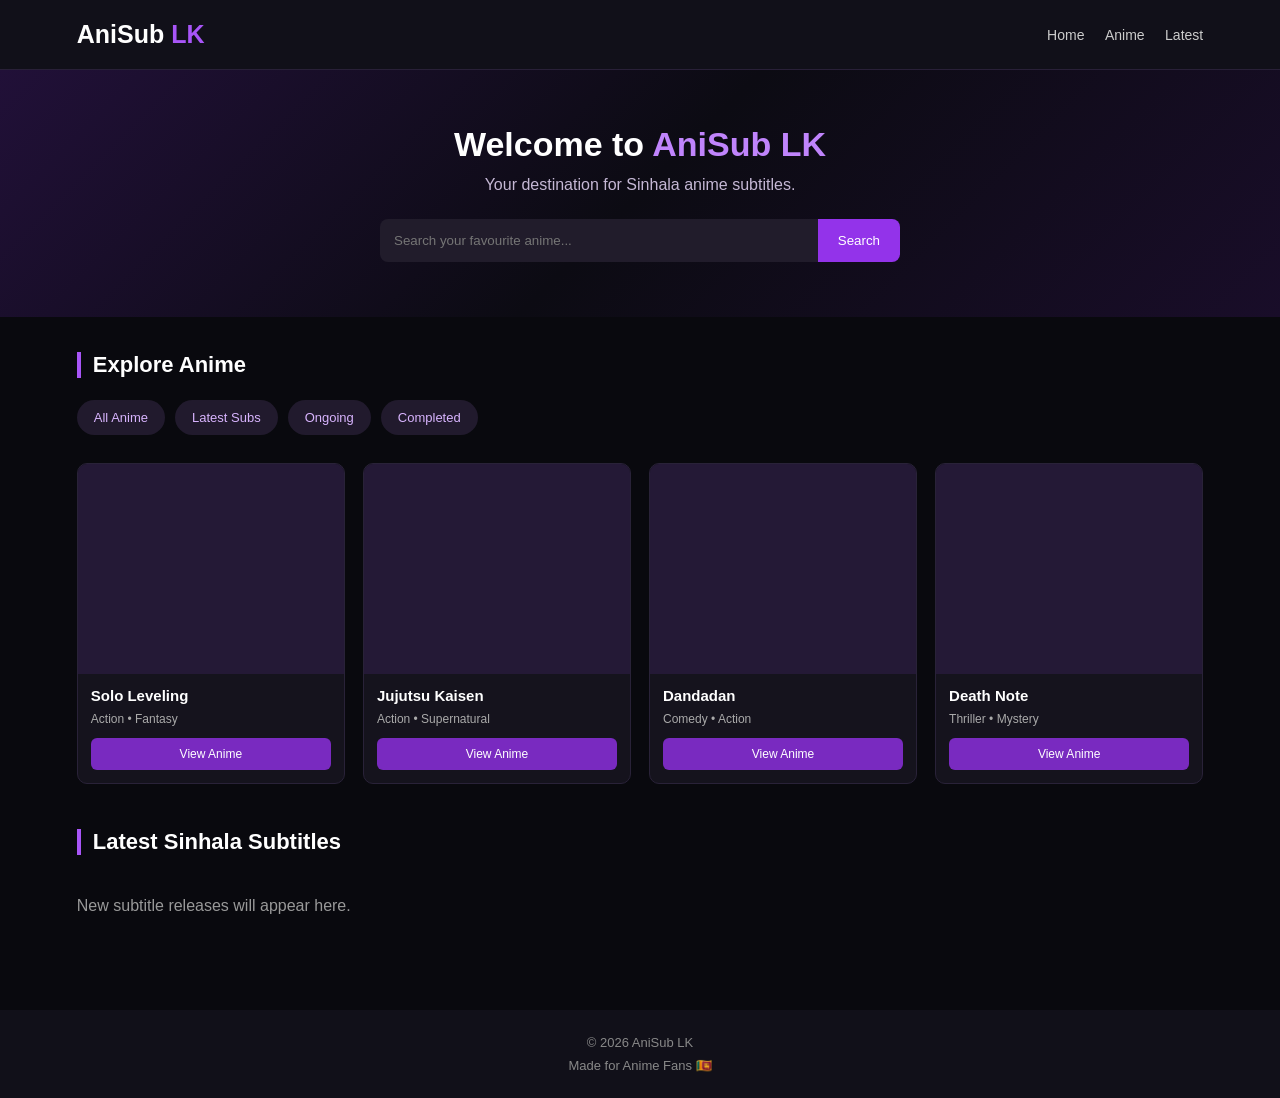
==== index.html @ a2dfb15f "Create index.html" ====
<!DOCTYPE html>
<html lang="en">
<head>
<meta charset="UTF-8">
<meta name="viewport" content="width=device-width, initial-scale=1.0">

<title>AniSub LK | Sinhala Anime Subtitles</title>

<style>
* {
  margin: 0;
  padding: 0;
  box-sizing: border-box;
}

body {
  background: #09090e;
  color: #fff;
  font-family: Arial, sans-serif;
}

header {
  background: #111019;
  padding: 20px 6%;
  display: flex;
  justify-content: space-between;
  align-items: center;
  border-bottom: 1px solid #292038;
}

.logo {
  font-size: 25px;
  font-weight: bold;
}

.logo span {
  color: #a855f7;
}

nav a {
  color: #ccc;
  text-decoration: none;
  margin-left: 16px;
  font-size: 14px;
}

nav a:hover {
  color: #c084fc;
}

.hero {
  padding: 55px 6%;
  text-align: center;
  background: linear-gradient(135deg,#211038,#0c0b13,#190d29);
}

.hero h1 {
  font-size: 34px;
  margin-bottom: 12px;
}

.hero h1 span {
  color: #c084fc;
}

.hero p {
  color: #c5b8d5;
  margin-bottom: 25px;
}

.search {
  max-width: 520px;
  margin: auto;
  display: flex;
}

.search input {
  flex: 1;
  min-width: 0;
  padding: 14px;
  border: none;
  border-radius: 8px 0 0 8px;
  background: #211c2b;
  color: white;
  outline: none;
}

.search button {
  padding: 14px 20px;
  background: #9333ea;
  color: white;
  border: none;
  border-radius: 0 8px 8px 0;
  cursor: pointer;
}

.container {
  padding: 35px 6%;
}

.section-title {
  font-size: 22px;
  margin-bottom: 22px;
  border-left: 4px solid #a855f7;
  padding-left: 12px;
}

.categories {
  display: flex;
  gap: 10px;
  flex-wrap: wrap;
  margin-bottom: 28px;
}

.category {
  background: #211a2d;
  color: #d8b4fe;
  padding: 10px 17px;
  border-radius: 20px;
  font-size: 13px;
  text-decoration: none;
}

.anime-grid {
  display: grid;
  grid-template-columns: repeat(4,1fr);
  gap: 18px;
}

.anime-card {
  background: #15131d;
  border: 1px solid #292238;
  border-radius: 10px;
  overflow: hidden;
  transition: 0.2s;
}

.anime-card:hover {
  transform: translateY(-4px);
  border-color: #a855f7;
}

.poster {
  width: 100%;
  height: 210px;
  object-fit: cover;
  background: #241936;
}

.anime-info {
  padding: 13px;
}

.anime-info h3 {
  font-size: 15px;
  margin-bottom: 8px;
}

.anime-info p {
  color: #aaa;
  font-size: 12px;
  margin-bottom: 12px;
}

.sub-btn {
  display: block;
  text-align: center;
  padding: 9px;
  border-radius: 6px;
  background: #792ac0;
  color: white;
  text-decoration: none;
  font-size: 12px;
}

.empty {
  color: #999;
  padding: 20px 0;
}

footer {
  margin-top: 40px;
  padding: 25px;
  background: #111019;
  color: #888;
  text-align: center;
  font-size: 13px;
}

@media(max-width:750px) {
  .anime-grid {
    grid-template-columns: repeat(2,1fr);
    gap: 12px;
  }

  nav a {
    margin-left: 8px;
    font-size: 12px;
  }

  .poster {
    height: 190px;
  }

  .hero h1 {
    font-size: 27px;
  }
}

@media(max-width:380px) {
  header {
    padding: 15px 4%;
  }

  nav a {
    margin-left: 5px;
    font-size: 11px;
  }
}
</style>
</head>

<body>

<header>
  <div class="logo">AniSub <span>LK</span></div>

  <nav>
    <a href="#">Home</a>
    <a href="#anime">Anime</a>
    <a href="#latest">Latest</a>
  </nav>
</header>

<section class="hero">
  <h1>Welcome to <span>AniSub LK</span></h1>
  <p>Your destination for Sinhala anime subtitles.</p>

  <div class="search">
    <input id="searchInput"
      type="text"
      placeholder="Search your favourite anime...">

    <button onclick="searchAnime()">Search</button>
  </div>
</section>

<main class="container">

  <section id="anime">
    <h2 class="section-title">Explore Anime</h2>

    <div class="categories">
      <a class="category" href="#anime">All Anime</a>
      <a class="category" href="#latest">Latest Subs</a>
      <a class="category" href="#anime">Ongoing</a>
      <a class="category" href="#anime">Completed</a>
    </div>

    <div class="anime-grid" id="animeGrid">

      <article class="anime-card">
        <div class="poster"></div>
        <div class="anime-info">
          <h3>Solo Leveling</h3>
          <p>Action • Fantasy</p>
          <a class="sub-btn" href="#latest">View Anime</a>
        </div>
      </article>

      <article class="anime-card">
        <div class="poster"></div>
        <div class="anime-info">
          <h3>Jujutsu Kaisen</h3>
          <p>Action • Supernatural</p>
          <a class="sub-btn" href="#latest">View Anime</a>
        </div>
      </article>

      <article class="anime-card">
        <div class="poster"></div>
        <div class="anime-info">
          <h3>Dandadan</h3>
          <p>Comedy • Action</p>
          <a class="sub-btn" href="#latest">View Anime</a>
        </div>
      </article>

      <article class="anime-card">
        <div class="poster"></div>
        <div class="anime-info">
          <h3>Death Note</h3>
          <p>Thriller • Mystery</p>
          <a class="sub-btn" href="#latest">View Anime</a>
        </div>
      </article>

    </div>
  </section>

  <section id="latest" style="margin-top:45px">
    <h2 class="section-title">Latest Sinhala Subtitles</h2>
    <p class="empty">
      New subtitle releases will appear here.
    </p>
  </section>

</main>

<footer>
  <p>© 2026 AniSub LK</p>
  <p style="margin-top:8px">Made for Anime Fans 🇱🇰</p>
</footer>

<script>
function searchAnime() {
  const input = document
    .getElementById("searchInput")
    .value.toLowerCase();

  const cards = document.querySelectorAll(".anime-card");

  cards.forEach(card => {
    const name = card.querySelector("h3")
      .textContent.toLowerCase();

    card.style.display =
      name.includes(input) ? "" : "none";
  });
}
</script>

</body>
</html>
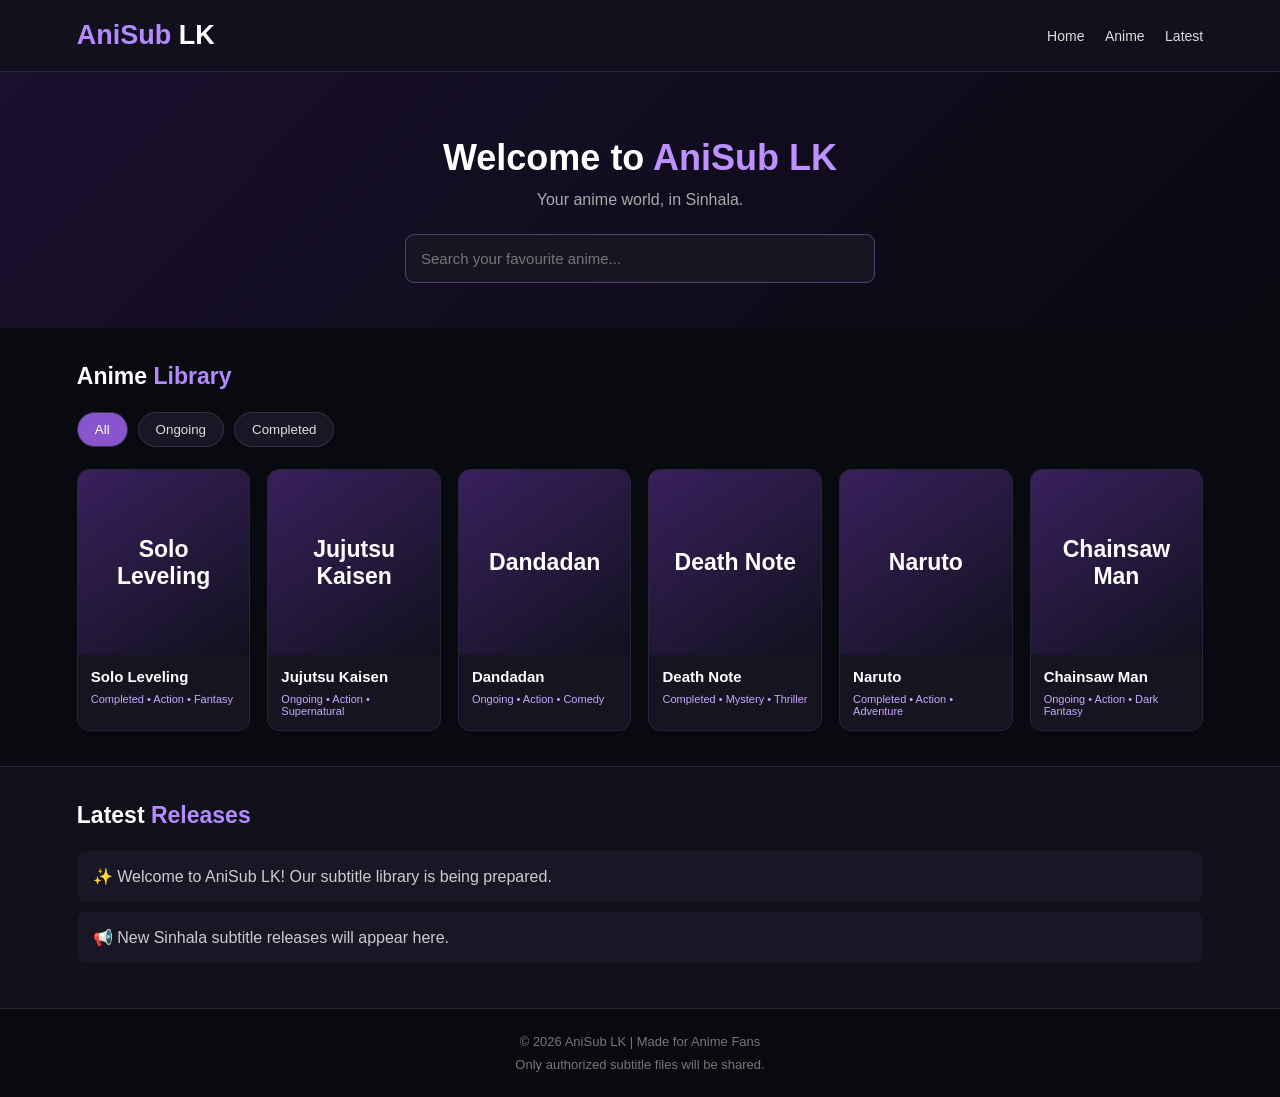
==== commit 70e76b55: "Update index.html" ====
--- a/index.html
+++ b/index.html
@@ -4,332 +4,157 @@
 <head>
 <meta charset="UTF-8">
 <meta name="viewport" content="width=device-width, initial-scale=1.0">
-
-<title>AniSub LK | Sinhala Anime Subtitles</title>
+<title>AniSub LK - Sinhala Anime Subtitles</title>
 
 <style>
-* {
-  margin: 0;
-  padding: 0;
-  box-sizing: border-box;
-}
-
-body {
-  background: #09090e;
-  color: #fff;
-  font-family: Arial, sans-serif;
-}
-
-header {
-  background: #111019;
-  padding: 20px 6%;
-  display: flex;
-  justify-content: space-between;
-  align-items: center;
-  border-bottom: 1px solid #292038;
-}
-
-.logo {
-  font-size: 25px;
-  font-weight: bold;
-}
-
-.logo span {
-  color: #a855f7;
-}
-
-nav a {
-  color: #ccc;
-  text-decoration: none;
-  margin-left: 16px;
-  font-size: 14px;
-}
-
-nav a:hover {
-  color: #c084fc;
-}
-
-.hero {
-  padding: 55px 6%;
-  text-align: center;
-  background: linear-gradient(135deg,#211038,#0c0b13,#190d29);
-}
-
-.hero h1 {
-  font-size: 34px;
-  margin-bottom: 12px;
-}
-
-.hero h1 span {
-  color: #c084fc;
-}
-
-.hero p {
-  color: #c5b8d5;
-  margin-bottom: 25px;
-}
-
-.search {
-  max-width: 520px;
-  margin: auto;
-  display: flex;
-}
-
-.search input {
-  flex: 1;
-  min-width: 0;
-  padding: 14px;
-  border: none;
-  border-radius: 8px 0 0 8px;
-  background: #211c2b;
-  color: white;
-  outline: none;
-}
-
-.search button {
-  padding: 14px 20px;
-  background: #9333ea;
-  color: white;
-  border: none;
-  border-radius: 0 8px 8px 0;
-  cursor: pointer;
-}
-
-.container {
-  padding: 35px 6%;
-}
-
-.section-title {
-  font-size: 22px;
-  margin-bottom: 22px;
-  border-left: 4px solid #a855f7;
-  padding-left: 12px;
-}
-
-.categories {
-  display: flex;
-  gap: 10px;
-  flex-wrap: wrap;
-  margin-bottom: 28px;
-}
-
-.category {
-  background: #211a2d;
-  color: #d8b4fe;
-  padding: 10px 17px;
-  border-radius: 20px;
-  font-size: 13px;
-  text-decoration: none;
-}
-
-.anime-grid {
-  display: grid;
-  grid-template-columns: repeat(4,1fr);
-  gap: 18px;
-}
-
-.anime-card {
-  background: #15131d;
-  border: 1px solid #292238;
-  border-radius: 10px;
-  overflow: hidden;
-  transition: 0.2s;
-}
-
-.anime-card:hover {
-  transform: translateY(-4px);
-  border-color: #a855f7;
-}
-
-.poster {
-  width: 100%;
-  height: 210px;
-  object-fit: cover;
-  background: #241936;
-}
-
-.anime-info {
-  padding: 13px;
-}
-
-.anime-info h3 {
-  font-size: 15px;
-  margin-bottom: 8px;
-}
-
-.anime-info p {
-  color: #aaa;
-  font-size: 12px;
-  margin-bottom: 12px;
-}
-
-.sub-btn {
-  display: block;
-  text-align: center;
-  padding: 9px;
-  border-radius: 6px;
-  background: #792ac0;
-  color: white;
-  text-decoration: none;
-  font-size: 12px;
-}
-
-.empty {
-  color: #999;
-  padding: 20px 0;
-}
-
-footer {
-  margin-top: 40px;
-  padding: 25px;
-  background: #111019;
-  color: #888;
-  text-align: center;
-  font-size: 13px;
-}
-
-@media(max-width:750px) {
-  .anime-grid {
-    grid-template-columns: repeat(2,1fr);
-    gap: 12px;
-  }
-
-  nav a {
-    margin-left: 8px;
-    font-size: 12px;
-  }
-
-  .poster {
-    height: 190px;
-  }
-
-  .hero h1 {
-    font-size: 27px;
-  }
-}
-
-@media(max-width:380px) {
-  header {
-    padding: 15px 4%;
-  }
-
-  nav a {
-    margin-left: 5px;
-    font-size: 11px;
-  }
-}
+*{box-sizing:border-box;margin:0;padding:0}
+body{background:#090910;color:#fff;font-family:Arial,sans-serif}
+header{background:#11111d;padding:20px 6%;display:flex;justify-content:space-between;align-items:center;flex-wrap:wrap;gap:15px;border-bottom:1px solid #29243e}
+.logo{font-size:27px;font-weight:bold;color:#b58aff}
+.logo span{color:white}
+nav a{color:#ddd;text-decoration:none;margin-left:16px;font-size:14px}
+nav a:hover{color:#bd91ff}
+.hero{text-align:center;padding:65px 15px 45px;background:linear-gradient(135deg,#19102d,#090910)}
+.hero h1{font-size:36px;margin-bottom:12px}
+.hero h1 span{color:#bd91ff}
+.hero p{color:#aaa;margin-bottom:25px}
+.search{width:90%;max-width:470px;padding:15px;border-radius:9px;border:1px solid #554174;background:#171522;color:white;font-size:15px;outline:none}
+section{padding:35px 6%}
+.section-title{font-size:23px;margin-bottom:22px}
+.section-title span{color:#b58aff}
+.filters{display:flex;gap:10px;flex-wrap:wrap;margin-bottom:22px}
+.filter{background:#191725;color:#ddd;border:1px solid #393044;padding:9px 17px;border-radius:20px;cursor:pointer}
+.filter.active,.filter:hover{background:#8855ce;color:white}
+.grid{display:grid;grid-template-columns:repeat(auto-fit,minmax(145px,1fr));gap:17px}
+.card{background:#151420;border:1px solid #292438;border-radius:12px;overflow:hidden;cursor:pointer;transition:.2s}
+.card:hover{transform:translateY(-5px);border-color:#a879ed}
+.poster{height:185px;display:flex;align-items:center;justify-content:center;text-align:center;padding:12px;font-size:23px;font-weight:bold;background:linear-gradient(145deg,#39205d,#11111d)}
+.poster small{font-size:12px;display:block;color:#d6c0ff;margin-top:9px}
+.card-info{padding:13px}
+.card-info h3{font-size:15px;margin-bottom:8px}
+.status{font-size:11px;color:#c9a7ff}
+.latest{background:#11111b;border-top:1px solid #292438}
+.release{padding:16px;background:#191725;border-radius:9px;margin-bottom:10px;color:#ccc}
+footer{text-align:center;padding:25px;color:#777;border-top:1px solid #292438;font-size:13px}
+.modal{display:none;position:fixed;inset:0;background:#000d;align-items:center;justify-content:center;padding:20px}
+.modal-box{background:#191725;border:1px solid #7452a2;border-radius:13px;padding:25px;max-width:420px;width:100%}
+.modal-box h2{color:#c6a1ff;margin-bottom:12px}
+.modal-box p{color:#ccc;line-height:1.6;margin-bottom:15px}
+.close{float:right;background:#38284e;color:white;border:0;padding:7px 12px;border-radius:6px;cursor:pointer}
+@media(max-width:500px){.hero h1{font-size:29px}nav a{margin-left:8px}.poster{height:160px}}
 </style>
 </head>
 
 <body>
 
 <header>
-  <div class="logo">AniSub <span>LK</span></div>
-
-  <nav>
-    <a href="#">Home</a>
-    <a href="#anime">Anime</a>
-    <a href="#latest">Latest</a>
-  </nav>
+<div class="logo">AniSub <span>LK</span></div>
+<nav>
+<a href="#home">Home</a>
+<a href="#anime">Anime</a>
+<a href="#latest">Latest</a>
+</nav>
 </header>
 
-<section class="hero">
-  <h1>Welcome to <span>AniSub LK</span></h1>
-  <p>Your destination for Sinhala anime subtitles.</p>
+<div class="hero" id="home">
+<h1>Welcome to <span>AniSub LK</span></h1>
+<p>Your anime world, in Sinhala.</p>
+<input class="search" id="search" placeholder="Search your favourite anime..." oninput="renderAnime()">
+</div>
 
-  <div class="search">
-    <input id="searchInput"
-      type="text"
-      placeholder="Search your favourite anime...">
+<section id="anime">
+<h2 class="section-title">Anime <span>Library</span></h2>
 
-    <button onclick="searchAnime()">Search</button>
-  </div>
+<div class="filters">
+<button class="filter active" onclick="setFilter('All',this)">All</button>
+<button class="filter" onclick="setFilter('Ongoing',this)">Ongoing</button>
+<button class="filter" onclick="setFilter('Completed',this)">Completed</button>
+</div>
+
+<div class="grid" id="animeGrid"></div>
 </section>
 
-<main class="container">
-
-  <section id="anime">
-    <h2 class="section-title">Explore Anime</h2>
-
-    <div class="categories">
-      <a class="category" href="#anime">All Anime</a>
-      <a class="category" href="#latest">Latest Subs</a>
-      <a class="category" href="#anime">Ongoing</a>
-      <a class="category" href="#anime">Completed</a>
-    </div>
-
-    <div class="anime-grid" id="animeGrid">
-
-      <article class="anime-card">
-        <div class="poster"></div>
-        <div class="anime-info">
-          <h3>Solo Leveling</h3>
-          <p>Action • Fantasy</p>
-          <a class="sub-btn" href="#latest">View Anime</a>
-        </div>
-      </article>
-
-      <article class="anime-card">
-        <div class="poster"></div>
-        <div class="anime-info">
-          <h3>Jujutsu Kaisen</h3>
-          <p>Action • Supernatural</p>
-          <a class="sub-btn" href="#latest">View Anime</a>
-        </div>
-      </article>
-
-      <article class="anime-card">
-        <div class="poster"></div>
-        <div class="anime-info">
-          <h3>Dandadan</h3>
-          <p>Comedy • Action</p>
-          <a class="sub-btn" href="#latest">View Anime</a>
-        </div>
-      </article>
-
-      <article class="anime-card">
-        <div class="poster"></div>
-        <div class="anime-info">
-          <h3>Death Note</h3>
-          <p>Thriller • Mystery</p>
-          <a class="sub-btn" href="#latest">View Anime</a>
-        </div>
-      </article>
-
-    </div>
-  </section>
-
-  <section id="latest" style="margin-top:45px">
-    <h2 class="section-title">Latest Sinhala Subtitles</h2>
-    <p class="empty">
-      New subtitle releases will appear here.
-    </p>
-  </section>
-
-</main>
+<section class="latest" id="latest">
+<h2 class="section-title">Latest <span>Releases</span></h2>
+<div class="release">✨ Welcome to AniSub LK! Our subtitle library is being prepared.</div>
+<div class="release">📢 New Sinhala subtitle releases will appear here.</div>
+</section>
 
 <footer>
-  <p>© 2026 AniSub LK</p>
-  <p style="margin-top:8px">Made for Anime Fans 🇱🇰</p>
+<p>© 2026 AniSub LK | Made for Anime Fans</p>
+<p style="margin-top:8px">Only authorized subtitle files will be shared.</p>
 </footer>
 
+<div class="modal" id="modal" onclick="if(event.target===this)closeModal()">
+<div class="modal-box">
+<button class="close" onclick="closeModal()">Close ✕</button>
+<h2 id="modalTitle"></h2>
+<p id="modalStatus"></p>
+<p id="modalDescription"></p>
+<p>Sinhala subtitles: Coming soon</p>
+</div>
+</div>
+
 <script>
-function searchAnime() {
-  const input = document
-    .getElementById("searchInput")
-    .value.toLowerCase();
+const anime = [
+{title:"Solo Leveling",status:"Completed",genre:"Action • Fantasy",description:"A weak hunter discovers a mysterious power that allows him to grow stronger."},
+{title:"Jujutsu Kaisen",status:"Ongoing",genre:"Action • Supernatural",description:"Yuji Itadori enters the dangerous world of curses and jujutsu sorcerers."},
+{title:"Dandadan",status:"Ongoing",genre:"Action • Comedy",description:"Two teenagers explore strange supernatural events and unexpected adventures."},
+{title:"Death Note",status:"Completed",genre:"Mystery • Thriller",description:"A student discovers a mysterious notebook with extraordinary powers."},
+{title:"Naruto",status:"Completed",genre:"Action • Adventure",description:"A young ninja dreams of becoming the strongest leader of his village."},
+{title:"Chainsaw Man",status:"Ongoing",genre:"Action • Dark Fantasy",description:"Denji's life changes after an unexpected encounter with a devil."}
+];
 
-  const cards = document.querySelectorAll(".anime-card");
+let currentFilter="All";
 
-  cards.forEach(card => {
-    const name = card.querySelector("h3")
-      .textContent.toLowerCase();
+function renderAnime(){
+const search=document.getElementById("search").value.toLowerCase();
+const grid=document.getElementById("animeGrid");
+grid.innerHTML="";
 
-    card.style.display =
-      name.includes(input) ? "" : "none";
-  });
+const filtered=anime.filter(a=>
+(a.title.toLowerCase().includes(search)) &&
+(currentFilter==="All" || a.status===currentFilter)
+);
+
+if(filtered.length===0){
+grid.innerHTML="<p>No anime found.</p>";
+return;
 }
+
+filtered.forEach((a,i)=>{
+const card=document.createElement("div");
+card.className="card";
+card.innerHTML=`
+<div class="poster">${a.title}</div>
+<div class="card-info">
+<h3>${a.title}</h3>
+<div class="status">${a.status} • ${a.genre}</div>
+</div>`;
+card.onclick=()=>showDetails(a);
+grid.appendChild(card);
+});
+}
+
+function setFilter(filter,button){
+currentFilter=filter;
+document.querySelectorAll(".filter").forEach(b=>b.classList.remove("active"));
+button.classList.add("active");
+renderAnime();
+}
+
+function showDetails(a){
+document.getElementById("modalTitle").textContent=a.title;
+document.getElementById("modalStatus").textContent=a.status+" • "+a.genre;
+document.getElementById("modalDescription").textContent=a.description;
+document.getElementById("modal").style.display="flex";
+}
+
+function closeModal(){
+document.getElementById("modal").style.display="none";
+}
+
+renderAnime();
 </script>
-
 </body>
 </html>
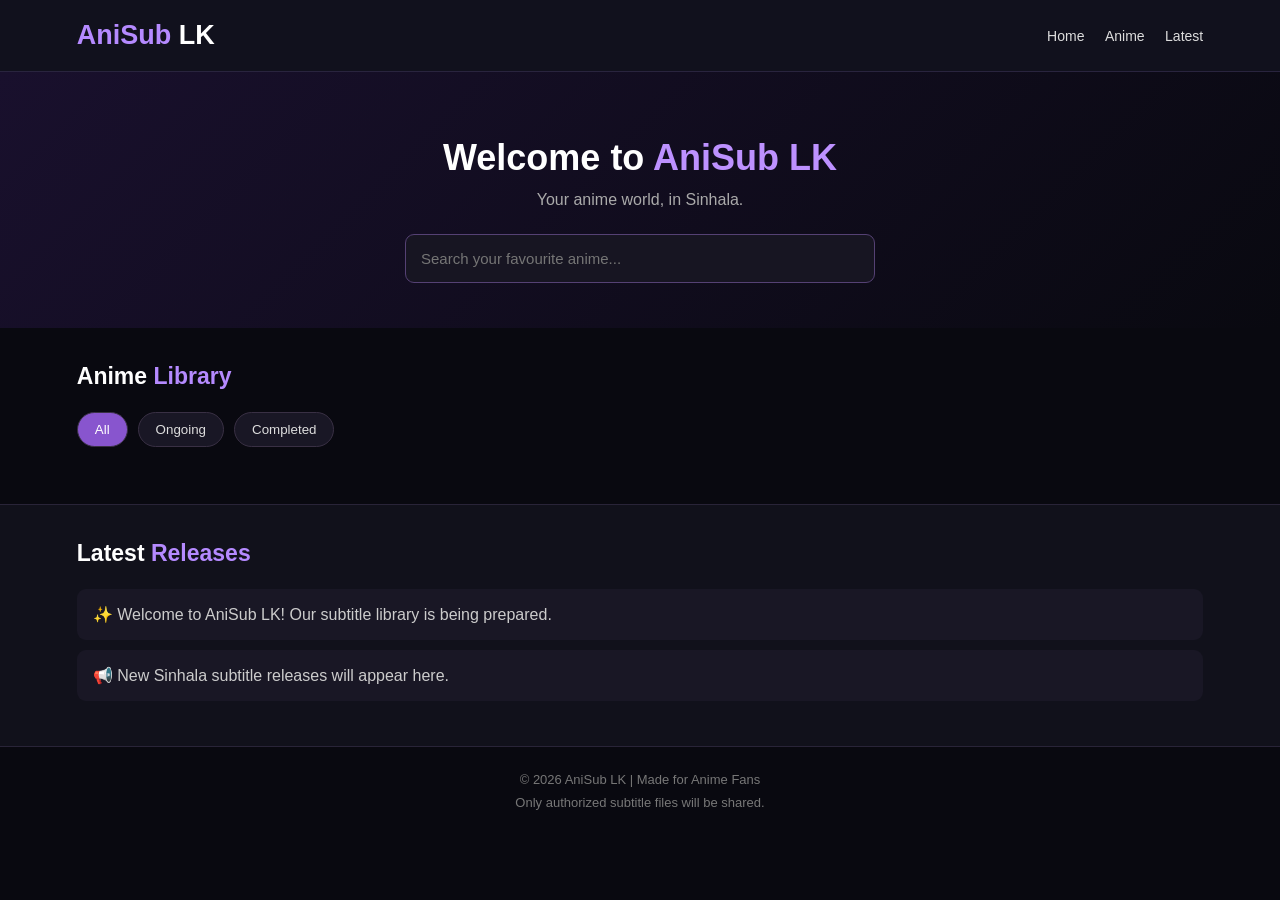
==== commit 26b888c0: "Update index.html" ====
--- a/index.html
+++ b/index.html
@@ -96,7 +96,12 @@
 </div>
 
 <script>
-const anime = [
+const anime = [{
+title:"Kaiju No. 8",
+status:"Completed",
+genre:"Action • Sci-Fi",
+description:"Kafka Hibino dreams of joining the Defense Force. After a mysterious event transforms him into a Kaiju, he gets another chance to pursue his dream."
+  }
 {title:"Solo Leveling",status:"Completed",genre:"Action • Fantasy",description:"A weak hunter discovers a mysterious power that allows him to grow stronger."},
 {title:"Jujutsu Kaisen",status:"Ongoing",genre:"Action • Supernatural",description:"Yuji Itadori enters the dangerous world of curses and jujutsu sorcerers."},
 {title:"Dandadan",status:"Ongoing",genre:"Action • Comedy",description:"Two teenagers explore strange supernatural events and unexpected adventures."},
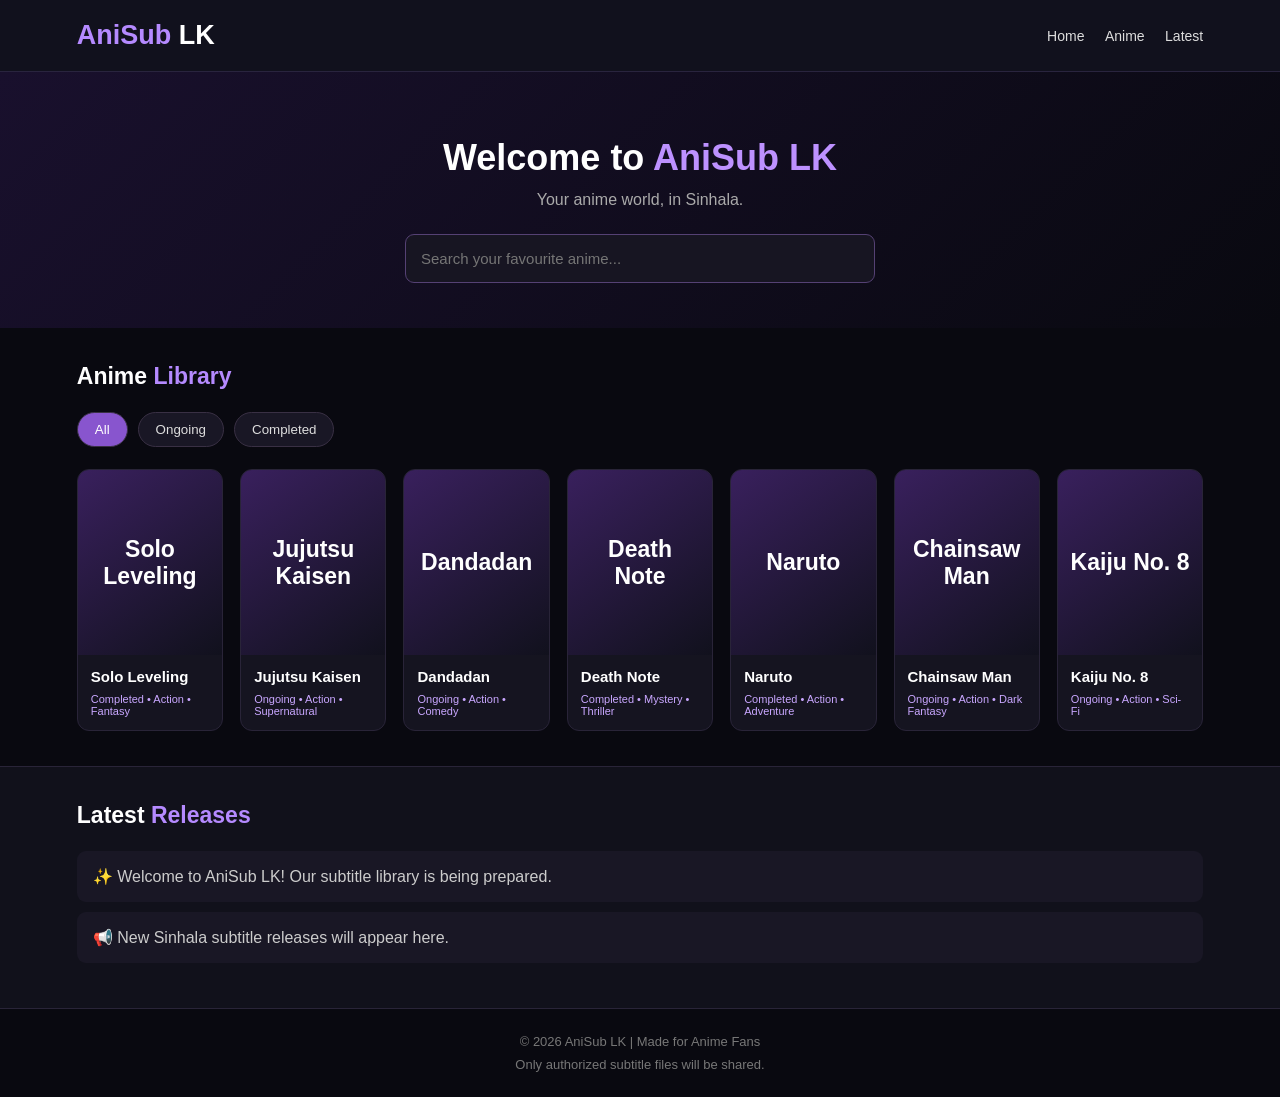
==== commit 609d5d73: "Update index.html" ====
--- a/index.html
+++ b/index.html
@@ -29,7 +29,6 @@
 .card{background:#151420;border:1px solid #292438;border-radius:12px;overflow:hidden;cursor:pointer;transition:.2s}
 .card:hover{transform:translateY(-5px);border-color:#a879ed}
 .poster{height:185px;display:flex;align-items:center;justify-content:center;text-align:center;padding:12px;font-size:23px;font-weight:bold;background:linear-gradient(145deg,#39205d,#11111d)}
-.poster small{font-size:12px;display:block;color:#d6c0ff;margin-top:9px}
 .card-info{padding:13px}
 .card-info h3{font-size:15px;margin-bottom:8px}
 .status{font-size:11px;color:#c9a7ff}
@@ -96,18 +95,49 @@
 </div>
 
 <script>
-const anime = [{
+const anime = [
+{
+title:"Solo Leveling",
+status:"Completed",
+genre:"Action • Fantasy",
+description:"A weak hunter discovers a mysterious power that allows him to grow stronger."
+},
+{
+title:"Jujutsu Kaisen",
+status:"Ongoing",
+genre:"Action • Supernatural",
+description:"Yuji Itadori enters the dangerous world of curses and jujutsu sorcerers."
+},
+{
+title:"Dandadan",
+status:"Ongoing",
+genre:"Action • Comedy",
+description:"Two teenagers explore strange supernatural events and unexpected adventures."
+},
+{
+title:"Death Note",
+status:"Completed",
+genre:"Mystery • Thriller",
+description:"A student discovers a mysterious notebook with extraordinary powers."
+},
+{
+title:"Naruto",
+status:"Completed",
+genre:"Action • Adventure",
+description:"A young ninja dreams of becoming the strongest leader of his village."
+},
+{
+title:"Chainsaw Man",
+status:"Ongoing",
+genre:"Action • Dark Fantasy",
+description:"Denji's life changes after an unexpected encounter with a devil."
+},
+{
 title:"Kaiju No. 8",
-status:"Completed",
+status:"Ongoing",
 genre:"Action • Sci-Fi",
-description:"Kafka Hibino dreams of joining the Defense Force. After a mysterious event transforms him into a Kaiju, he gets another chance to pursue his dream."
-  }
-{title:"Solo Leveling",status:"Completed",genre:"Action • Fantasy",description:"A weak hunter discovers a mysterious power that allows him to grow stronger."},
-{title:"Jujutsu Kaisen",status:"Ongoing",genre:"Action • Supernatural",description:"Yuji Itadori enters the dangerous world of curses and jujutsu sorcerers."},
-{title:"Dandadan",status:"Ongoing",genre:"Action • Comedy",description:"Two teenagers explore strange supernatural events and unexpected adventures."},
-{title:"Death Note",status:"Completed",genre:"Mystery • Thriller",description:"A student discovers a mysterious notebook with extraordinary powers."},
-{title:"Naruto",status:"Completed",genre:"Action • Adventure",description:"A young ninja dreams of becoming the strongest leader of his village."},
-{title:"Chainsaw Man",status:"Ongoing",genre:"Action • Dark Fantasy",description:"Denji's life changes after an unexpected encounter with a devil."}
+description:"Kafka Hibino dreams of joining the Defense Force. After gaining the ability to transform into a Kaiju, he gets another chance to pursue his dream."
+}
 ];
 
 let currentFilter="All";
@@ -118,7 +148,7 @@
 grid.innerHTML="";
 
 const filtered=anime.filter(a=>
-(a.title.toLowerCase().includes(search)) &&
+a.title.toLowerCase().includes(search) &&
 (currentFilter==="All" || a.status===currentFilter)
 );
 
@@ -127,7 +157,7 @@
 return;
 }
 
-filtered.forEach((a,i)=>{
+filtered.forEach(a=>{
 const card=document.createElement("div");
 card.className="card";
 card.innerHTML=`
@@ -149,6 +179,11 @@
 }
 
 function showDetails(a){
+if(a.title==="Kaiju No. 8"){
+window.location.href="kaiju-no-8.html";
+return;
+}
+
 document.getElementById("modalTitle").textContent=a.title;
 document.getElementById("modalStatus").textContent=a.status+" • "+a.genre;
 document.getElementById("modalDescription").textContent=a.description;
